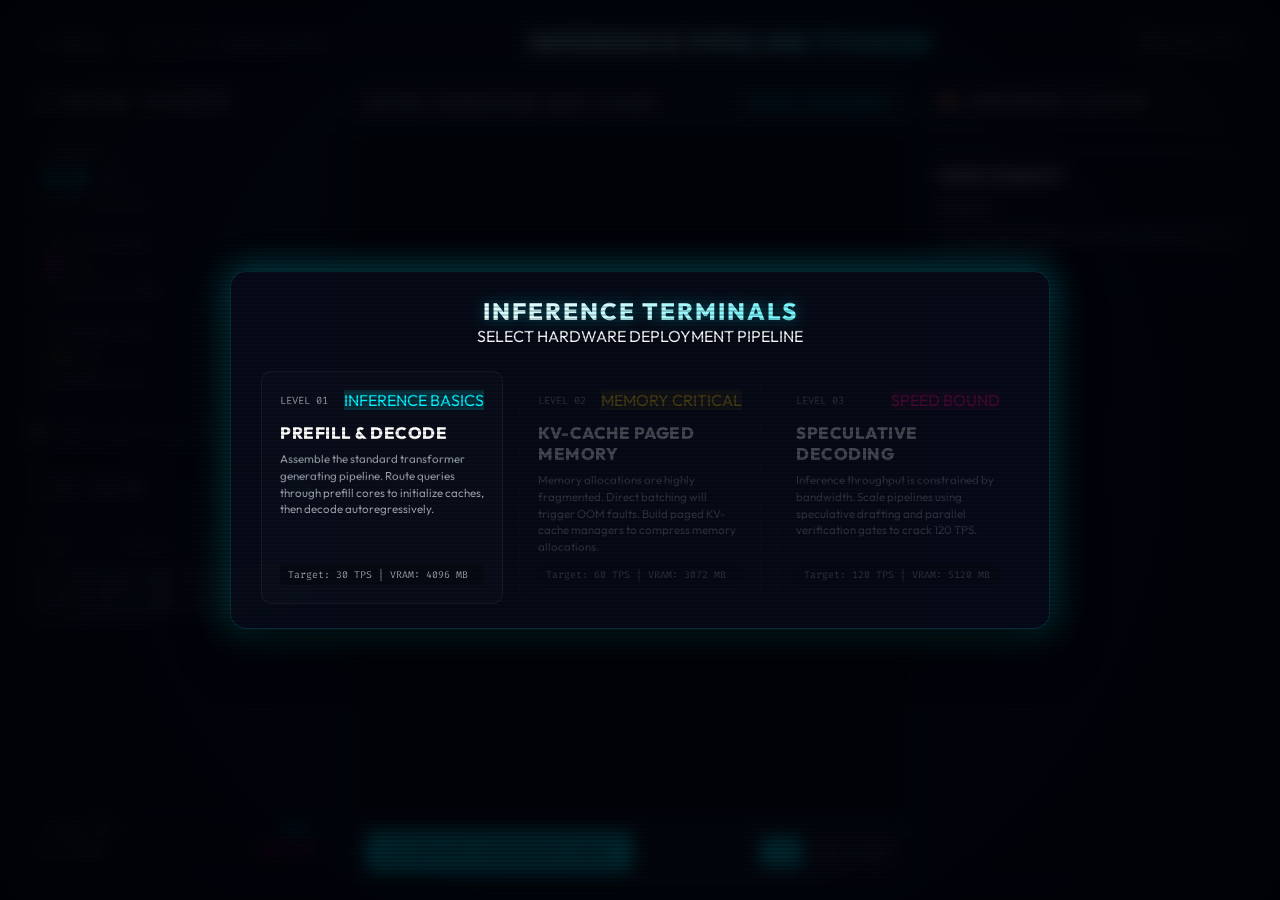
==== token-factory/index.html @ 248a4d46 "Implement SYS_05 Token Factory: Inference Pipeline Tycoon game" ====
<!DOCTYPE html>
<html lang="en">
<head>
    <meta charset="UTF-8">
    <meta name="viewport" content="width=device-width, initial-scale=1.0">
    <title>SYS_05 // TOKEN_FACTORY - Inference Pipeline Tycoon</title>
    <link rel="stylesheet" href="style.css">
    <!-- Google Fonts for retro terminal monospace and title styling -->
    <link href="https://fonts.googleapis.com/css2?family=Fira+Code:wght@400;700&family=Outfit:wght@400;800&display=swap" rel="stylesheet">
</head>
<body>
    <!-- CRT SCANLINE SCAN FILTER EFFECT -->
    <div class="crt-overlay"></div>
    <div class="scanlines"></div>

    <!-- MAIN DASHBOARD WRAPPER -->
    <div class="dashboard-wrapper">
        <!-- TOP NAVIGATION CONTROL HEADER -->
        <header class="portal-header">
            <div class="header-left">
                <a href="../" class="back-link" id="btn-back">◀ PORTAL</a>
                <span class="system-code">SYS_05 // TOKEN_FACTORY</span>
            </div>
            <div class="header-center">
                <h1 class="glow-text">INFERENCE PIPELINE TYCOON</h1>
            </div>
            <div class="header-right">
                <button id="btn-sound" class="btn-sound-toggle">🔊 AUDIO: ON</button>
            </div>
        </header>

        <!-- MAIN SECTION GRID LAYOUT -->
        <main class="main-content">
            <!-- LEFT PANEL: SYSTEM TELEMETRY HUD -->
            <section class="panel left-panel">
                <div class="panel-header">📟 RUNTIME TELEMETRY</div>
                
                <div class="telemetry-grid">
                    <div class="telemetry-card">
                        <div class="telemetry-label">THROUGHPUT</div>
                        <div class="telemetry-value text-cyan" id="txt-tps">0.0 <span class="unit">TPS</span></div>
                        <div class="telemetry-sub" id="txt-tps-target">Target: 30.0 TPS</div>
                    </div>
                    
                    <div class="telemetry-card">
                        <div class="telemetry-label">PREFILL LATENCY</div>
                        <div class="telemetry-value text-magenta" id="txt-ttft">0 <span class="unit">MS</span></div>
                        <div class="telemetry-sub">Time to First Token</div>
                    </div>
                    
                    <div class="telemetry-card">
                        <div class="telemetry-label">ACCEPTANCE RATE</div>
                        <div class="telemetry-value text-yellow" id="txt-acceptance">-- <span class="unit">%</span></div>
                        <div class="telemetry-sub">Speculative Hits</div>
                    </div>
                </div>

                <div class="panel-section">
                    <div class="section-title">📦 VRAM CACHE ALLOCATION</div>
                    <div class="vram-progress-wrapper">
                        <div class="vram-bar-container">
                            <div class="vram-bar" id="vram-fill"></div>
                        </div>
                        <div class="vram-text-row">
                            <span id="txt-vram-usage">0 MB / 4096 MB</span>
                            <span id="txt-vram-pct" class="text-cyan">0%</span>
                        </div>
                    </div>
                </div>

                <div class="panel-section level-details-box">
                    <div class="section-title" id="lbl-level-title">LEVEL 1 // PREFILL & DECODE</div>
                    <p class="level-desc" id="txt-level-desc">Route user prompt requests through a prefill engine to compute attention tables, then feed activations to a decode engine to satisfy the throughput target.</p>
                    <div class="target-parameters">
                        <div class="param-row">
                            <span>Target TPS:</span>
                            <span class="text-cyan font-bold" id="lbl-target-tps">30.0</span>
                        </div>
                        <div class="param-row">
                            <span>Max VRAM:</span>
                            <span class="text-magenta font-bold" id="lbl-max-vram">4096 MB</span>
                        </div>
                    </div>
                </div>
            </section>

            <!-- CENTER PANEL: PIPELINE VIEWPORT GRID CANVAS -->
            <section class="viewport-panel">
                <div class="viewport-header">
                    <div class="viewport-title" id="txt-viewport-title">ACTIVE SIMULATION GRID (12x8)</div>
                    <div class="simulation-state" id="txt-sim-state">STATUS: CONFIGURING</div>
                </div>
                <div class="canvas-container">
                    <canvas id="grid-canvas"></canvas>
                </div>
                
                <!-- SIMULATION CONTROLS BAR -->
                <div class="simulation-controls">
                    <button id="btn-simulate" class="btn-action btn-simulate">▶ INITIATE INFERENCE RUN</button>
                    <button id="btn-stop" class="btn-action btn-stop hidden">■ TERMINATE RUN</button>
                    
                    <div class="speed-controls">
                        <button id="btn-speed-1" class="btn-speed active">1x</button>
                        <button id="btn-speed-2" class="btn-speed">2x</button>
                        <button id="btn-speed-3" class="btn-speed">4x</button>
                    </div>
                </div>
            </section>

            <!-- RIGHT PANEL: COMPONENTS INVENTORY -->
            <section class="panel right-panel">
                <div class="panel-header">🧱 COMPONENTS TOOLBOX</div>
                <div class="components-grid" id="toolbox-container">
                    <!-- Toolbox items will be dynamically rendered and updated based on level availability -->
                </div>
                
                <!-- ACTIVE COMPONENT DETAILS OVERVIEW -->
                <div class="component-description-panel">
                    <div class="desc-title" id="info-name">WIRE CONDUIT</div>
                    <div class="desc-meta">
                        <span id="info-type" class="badge">CONDUIT</span>
                    </div>
                    <p class="desc-text" id="info-desc">Connects inference engines and routes token data streams from inputs to outputs.</p>
                    <div class="desc-stats-grid" id="info-stats">
                        <!-- Stats dynamic rows -->
                    </div>
                </div>
            </section>
        </main>
    </div>

    <!-- LEVEL SELECT OVERLAY -->
    <div id="level-select-overlay" class="overlay-panel">
        <div class="overlay-content max-w-lg">
            <h2 class="glow-text">INFERENCE TERMINALS</h2>
            <p class="subtitle font-mono">SELECT HARDWARE DEPLOYMENT PIPELINE</p>
            
            <div class="level-cards-container">
                <div class="level-card" data-level="1" id="card-lvl-1">
                    <div class="level-card-header">
                        <span class="level-number">LEVEL 01</span>
                        <span class="level-badge badge-cyan">INFERENCE BASICS</span>
                    </div>
                    <h3>PREFILL & DECODE</h3>
                    <p>Assemble the standard transformer generating pipeline. Route queries through prefill cores to initialize caches, then decode autoregressively.</p>
                    <div class="level-requirements">Target: 30 TPS | VRAM: 4096 MB</div>
                </div>
                
                <div class="level-card locked" data-level="2" id="card-lvl-2">
                    <div class="level-card-header">
                        <span class="level-number">LEVEL 02</span>
                        <span class="level-badge badge-yellow">MEMORY CRITICAL</span>
                    </div>
                    <h3>KV-CACHE PAGED MEMORY</h3>
                    <p>Memory allocations are highly fragmented. Direct batching will trigger OOM faults. Build paged KV-cache managers to compress memory allocations.</p>
                    <div class="level-requirements">Target: 60 TPS | VRAM: 3072 MB</div>
                </div>
                
                <div class="level-card locked" data-level="3" id="card-lvl-3">
                    <div class="level-card-header">
                        <span class="level-number">LEVEL 03</span>
                        <span class="level-badge badge-magenta">SPEED BOUND</span>
                    </div>
                    <h3>SPECULATIVE DECODING</h3>
                    <p>Inference throughput is constrained by bandwidth. Scale pipelines using speculative drafting and parallel verification gates to crack 120 TPS.</p>
                    <div class="level-requirements">Target: 120 TPS | VRAM: 5120 MB</div>
                </div>
            </div>
        </div>
    </div>

    <!-- OUT OF MEMORY (OOM) CRASH OVERLAY -->
    <div id="oom-overlay" class="overlay-panel hidden">
        <div class="overlay-content max-w-md border-red">
            <h2 class="text-red glow-red font-outfit">!!! CUDA OUT OF MEMORY !!!</h2>
            <p class="subtitle text-red font-mono">SYSTEM INFERENCE CRASHED</p>
            
            <div class="crash-dump-box">
<pre class="crash-code">
Traceback (most recent call last):
  File "serving/engine.py", line 128, in step
    cache[p_id].allocate(tokens_len)
RuntimeError: CUDA out of memory. Tried to 
allocate 512.00 MiB (GPU 0; 4.00 GiB total 
capacity; 3.82 GiB already allocated).
Memory fragmented. Virtual allocator error.
</pre>
            </div>
            
            <p class="crash-hint">Your prefill or decode engines ran out of VRAM due to unpaged KV-cache fragmentation. Connect **Virtual Page Allocators** to optimize VRAM allocations.</p>
            
            <button id="btn-oom-retry" class="btn-action btn-danger">REALLOCATE CACHES & RETRY</button>
        </div>
    </div>

    <!-- LEVEL VICTORY OVERLAY -->
    <div id="victory-overlay" class="overlay-panel hidden">
        <div class="overlay-content max-w-md border-green">
            <h2 class="text-green glow-green font-outfit">PIPELINE OPTIMIZED</h2>
            <p class="subtitle text-green font-mono">INFERENCE TARGET SECURED</p>
            
            <div class="victory-stats-box">
                <div class="vic-stat-row">
                    <span>FINAL THROUGHPUT:</span>
                    <span class="text-cyan font-bold" id="vic-tps">72.4 TPS</span>
                </div>
                <div class="vic-stat-row">
                    <span>AVERAGE TTFT:</span>
                    <span class="text-magenta font-bold" id="vic-ttft">42 MS</span>
                </div>
                <div class="vic-stat-row">
                    <span>VRAM PEAK:</span>
                    <span class="text-yellow" id="vic-vram">2048 MB</span>
                </div>
            </div>
            
            <div class="victory-buttons">
                <button id="btn-next-level" class="btn-action btn-success">PROCEED TO NEXT TERMINAL</button>
                <button id="btn-replay" class="btn-action btn-secondary">REPLAY PIPELINE</button>
                <button id="btn-portal" class="btn-action btn-danger">EXIT TO PORTAL</button>
            </div>
        </div>
    </div>

    <!-- Web Audio Synthesis Audio Engine -->
    <script src="app.js"></script>
</body>
</html>
---- token-factory/style.css ----
/* CSS Design System - SYS_05 // TOKEN_FACTORY */

:root {
    --bg-color: #030712;
    --panel-bg: rgba(10, 15, 30, 0.75);
    --border-color: rgba(0, 240, 255, 0.15);
    --border-hover: rgba(0, 240, 255, 0.4);
    --text-primary: #f3f4f6;
    --text-secondary: #9ca3af;
    
    /* Neon Colors */
    --cyan: #00f0ff;
    --cyan-glow: rgba(0, 240, 255, 0.4);
    --magenta: #ff007f;
    --magenta-glow: rgba(255, 0, 127, 0.4);
    --yellow: #ffcc00;
    --yellow-glow: rgba(255, 204, 0, 0.4);
    --green: #00ff66;
    --green-glow: rgba(0, 255, 102, 0.4);
    --red: #ff3366;
    --red-glow: rgba(255, 51, 102, 0.4);
    
    /* Font definitions */
    --font-sans: 'Outfit', sans-serif;
    --font-mono: 'Fira Code', monospace;
}

* {
    margin: 0;
    padding: 0;
    box-sizing: border-box;
}

body {
    background-color: var(--bg-color);
    color: var(--text-primary);
    font-family: var(--font-sans);
    overflow: hidden;
    height: 100vh;
    width: 100vw;
    position: relative;
}

/* CRT SCANLINE GRID FILTERS */
.crt-overlay {
    position: absolute;
    top: 0;
    left: 0;
    width: 100%;
    height: 100%;
    background: radial-gradient(circle, rgba(0,0,0,0) 60%, rgba(0,0,0,0.4) 100%);
    pointer-events: none;
    z-index: 99;
}

.scanlines {
    position: absolute;
    top: 0;
    left: 0;
    width: 100%;
    height: 100%;
    background: linear-gradient(
        rgba(18, 16, 16, 0) 50%, 
        rgba(0, 0, 0, 0.2) 50%
    );
    background-size: 100% 4px;
    pointer-events: none;
    z-index: 99;
}

/* PORTAL SYSTEM CONTAINER HEADER */
.dashboard-wrapper {
    display: flex;
    flex-direction: column;
    height: 100vh;
    width: 100vw;
    padding: 16px;
    box-sizing: border-box;
}

.portal-header {
    display: flex;
    justify-content: space-between;
    align-items: center;
    border: 1px solid var(--border-color);
    background: var(--panel-bg);
    padding: 10px 20px;
    border-radius: 12px;
    margin-bottom: 12px;
    backdrop-filter: blur(10px);
}

.back-link {
    text-decoration: none;
    color: var(--text-secondary);
    font-family: var(--font-mono);
    font-size: 0.8rem;
    font-weight: bold;
    letter-spacing: 1px;
    transition: color 0.2s;
    cursor: pointer;
}

.back-link:hover {
    color: var(--cyan);
}

.system-code {
    font-family: var(--font-mono);
    color: var(--text-secondary);
    font-size: 0.8rem;
    margin-left: 15px;
    border-left: 1px solid rgba(255,255,255,0.1);
    padding-left: 15px;
}

.glow-text {
    font-size: 1.5rem;
    font-weight: 800;
    text-transform: uppercase;
    letter-spacing: 2px;
    background: linear-gradient(135deg, #ffffff 40%, var(--cyan) 100%);
    -webkit-background-clip: text;
    -webkit-text-fill-color: transparent;
    text-shadow: 0 0 15px var(--cyan-glow);
}

.btn-sound-toggle {
    background: rgba(255, 255, 255, 0.05);
    border: 1px solid var(--border-color);
    border-radius: 6px;
    color: var(--text-secondary);
    font-family: var(--font-mono);
    font-size: 0.72rem;
    padding: 6px 12px;
    cursor: pointer;
    transition: all 0.2s;
}

.btn-sound-toggle:hover {
    color: #ffffff;
    border-color: var(--border-hover);
}

/* MAIN LAYOUT */
.main-content {
    display: flex;
    flex: 1;
    gap: 12px;
    height: calc(100vh - 90px);
    overflow: hidden;
}

/* SIDE PANELS */
.panel {
    background: var(--panel-bg);
    border: 1px solid var(--border-color);
    border-radius: 12px;
    display: flex;
    flex-direction: column;
    height: 100%;
    backdrop-filter: blur(10px);
    overflow: hidden;
}

.left-panel {
    width: 320px;
    flex-shrink: 0;
}

.right-panel {
    width: 340px;
    flex-shrink: 0;
}

.panel-header {
    background: rgba(255, 255, 255, 0.02);
    border-bottom: 1px solid var(--border-color);
    font-family: var(--font-mono);
    font-size: 0.8rem;
    letter-spacing: 2px;
    padding: 12px 16px;
    font-weight: bold;
}

/* TELEMETRY CARDS */
.telemetry-grid {
    display: flex;
    flex-direction: column;
    gap: 8px;
    padding: 14px;
    border-bottom: 1px solid var(--border-color);
}

.telemetry-card {
    background: rgba(255, 255, 255, 0.015);
    border: 1px solid rgba(255, 255, 255, 0.04);
    border-radius: 8px;
    padding: 10px 14px;
    text-align: left;
}

.telemetry-label {
    font-size: 0.65rem;
    font-family: var(--font-mono);
    color: var(--text-secondary);
    letter-spacing: 1px;
    margin-bottom: 2px;
}

.telemetry-value {
    font-size: 1.4rem;
    font-weight: 800;
    font-family: var(--font-mono);
}

.telemetry-value .unit {
    font-size: 0.75rem;
    color: var(--text-secondary);
    font-weight: normal;
}

.telemetry-sub {
    font-size: 0.65rem;
    color: var(--text-secondary);
    font-family: var(--font-mono);
    margin-top: 2px;
}

/* TEXT COLOR UTILITIES */
.text-cyan { color: var(--cyan); text-shadow: 0 0 8px var(--cyan-glow); }
.text-magenta { color: var(--magenta); text-shadow: 0 0 8px var(--magenta-glow); }
.text-yellow { color: var(--yellow); text-shadow: 0 0 8px var(--yellow-glow); }
.text-green { color: var(--green); text-shadow: 0 0 8px var(--green-glow); }
.text-red { color: var(--red); text-shadow: 0 0 8px var(--red-glow); }
.font-bold { font-weight: bold; }

/* VRAM PROGRESS GRAPH */
.panel-section {
    padding: 14px;
    border-bottom: 1px solid var(--border-color);
}

.section-title {
    font-size: 0.72rem;
    font-family: var(--font-mono);
    color: var(--text-secondary);
    letter-spacing: 1.5px;
    margin-bottom: 10px;
    text-transform: uppercase;
}

.vram-progress-wrapper {
    background: rgba(255, 255, 255, 0.01);
    border: 1px solid rgba(255, 255, 255, 0.03);
    border-radius: 8px;
    padding: 12px;
}

.vram-bar-container {
    height: 10px;
    background: rgba(0, 0, 0, 0.4);
    border-radius: 5px;
    overflow: hidden;
    margin-bottom: 8px;
    border: 1px solid rgba(255, 255, 255, 0.05);
}

.vram-bar {
    width: 0%;
    height: 100%;
    background: linear-gradient(90deg, var(--cyan), var(--magenta));
    box-shadow: 0 0 8px var(--cyan-glow);
    transition: width 0.3s ease;
}

.vram-text-row {
    display: flex;
    justify-content: space-between;
    font-family: var(--font-mono);
    font-size: 0.7rem;
}

/* LEVEL DETAILS PANEL SECTION */
.level-details-box {
    border-bottom: none;
    flex-grow: 1;
    overflow-y: auto;
    display: flex;
    flex-direction: column;
}

.level-desc {
    font-size: 0.76rem;
    color: var(--text-secondary);
    line-height: 1.5;
    margin-bottom: auto;
    padding-bottom: 14px;
}

.target-parameters {
    background: rgba(0,0,0,0.3);
    border: 1px solid rgba(255, 255, 255, 0.03);
    border-radius: 6px;
    padding: 10px;
    display: flex;
    flex-direction: column;
    gap: 6px;
}

.param-row {
    display: flex;
    justify-content: space-between;
    font-size: 0.72rem;
    font-family: var(--font-mono);
}

/* VIEWPORT PANEL CENTER */
.viewport-panel {
    flex: 1;
    display: flex;
    flex-direction: column;
    background: var(--panel-bg);
    border: 1px solid var(--border-color);
    border-radius: 12px;
    overflow: hidden;
}

.viewport-header {
    background: rgba(255,255,255,0.02);
    border-bottom: 1px solid var(--border-color);
    padding: 12px 18px;
    display: flex;
    justify-content: space-between;
    align-items: center;
}

.viewport-title {
    font-family: var(--font-mono);
    font-size: 0.8rem;
    letter-spacing: 2px;
    font-weight: bold;
}

.simulation-state {
    font-family: var(--font-mono);
    font-size: 0.72rem;
    background: rgba(0, 240, 255, 0.1);
    color: var(--cyan);
    padding: 2px 8px;
    border-radius: 4px;
    border: 1px solid rgba(0, 240, 255, 0.2);
}

.canvas-container {
    flex: 1;
    position: relative;
    background: rgba(2, 4, 8, 0.95);
    display: flex;
    align-items: center;
    justify-content: center;
    overflow: hidden;
}

#grid-canvas {
    display: block;
    cursor: crosshair;
}

/* VIEWPORT CONTROLS BAR */
.simulation-controls {
    border-top: 1px solid var(--border-color);
    background: rgba(255,255,255,0.015);
    padding: 12px 18px;
    display: flex;
    justify-content: space-between;
    align-items: center;
    gap: 12px;
}

.btn-action {
    font-family: var(--font-sans);
    font-weight: 800;
    font-size: 0.9rem;
    letter-spacing: 1px;
    padding: 10px 24px;
    border-radius: 6px;
    cursor: pointer;
    border: none;
    transition: all 0.2s ease;
    text-transform: uppercase;
}

.btn-simulate {
    background: var(--cyan);
    color: #030712;
    box-shadow: 0 0 15px var(--cyan-glow);
}
.btn-simulate:hover {
    background: #ffffff;
    box-shadow: 0 0 20px #ffffff;
}

.btn-stop {
    background: var(--red);
    color: #ffffff;
    box-shadow: 0 0 15px var(--red-glow);
}
.btn-stop:hover {
    background: #ff557f;
    box-shadow: 0 0 20px var(--red-glow);
}

.btn-speed {
    background: rgba(255, 255, 255, 0.05);
    border: 1px solid var(--border-color);
    color: var(--text-secondary);
    padding: 6px 12px;
    font-family: var(--font-mono);
    font-size: 0.75rem;
    cursor: pointer;
    border-radius: 4px;
    transition: all 0.15s;
}

.btn-speed:hover {
    color: #ffffff;
    border-color: var(--border-hover);
}

.btn-speed.active {
    background: var(--cyan);
    color: #030712;
    border-color: var(--cyan);
    box-shadow: 0 0 10px var(--cyan-glow);
}

.speed-controls {
    display: flex;
    gap: 6px;
}

.hidden {
    display: none !important;
}

/* COMPONENTS TOOLBOX PANEL */
.components-grid {
    display: grid;
    grid-template-columns: repeat(2, 1fr);
    gap: 8px;
    padding: 14px;
    border-bottom: 1px solid var(--border-color);
    overflow-y: auto;
    max-height: 280px;
}

.toolbox-card {
    background: rgba(255,255,255,0.015);
    border: 1px solid rgba(255,255,255,0.05);
    border-radius: 8px;
    padding: 10px;
    cursor: pointer;
    text-align: center;
    display: flex;
    flex-direction: column;
    align-items: center;
    gap: 6px;
    transition: all 0.2s ease-in-out;
}

.toolbox-card:hover {
    background: rgba(0, 240, 255, 0.03);
    border-color: var(--cyan);
}

.toolbox-card.active {
    background: rgba(0, 240, 255, 0.08);
    border-color: var(--cyan);
    box-shadow: 0 0 12px var(--cyan-glow);
}

.toolbox-card.locked {
    opacity: 0.3;
    pointer-events: none;
}

.tool-icon {
    width: 28px;
    height: 28px;
}

.tool-name {
    font-size: 0.65rem;
    font-family: var(--font-mono);
    text-transform: uppercase;
    letter-spacing: 0.5px;
    font-weight: bold;
}

/* COMPONENT DESC DETAILS PANEL */
.component-description-panel {
    padding: 14px;
    display: flex;
    flex-direction: column;
    gap: 10px;
    overflow-y: auto;
    flex-grow: 1;
}

.desc-title {
    font-weight: 800;
    font-size: 1rem;
    color: #ffffff;
    letter-spacing: 0.5px;
}

.badge {
    font-size: 0.6rem;
    font-family: var(--font-mono);
    background: rgba(255,255,255,0.08);
    padding: 2px 6px;
    border-radius: 4px;
    text-transform: uppercase;
    color: var(--text-secondary);
}

.badge-cyan { background: rgba(0, 240, 255, 0.15); color: var(--cyan); }
.badge-yellow { background: rgba(255, 204, 0, 0.15); color: var(--yellow); }
.badge-magenta { background: rgba(255, 0, 127, 0.15); color: var(--magenta); }

.desc-text {
    font-size: 0.72rem;
    color: var(--text-secondary);
    line-height: 1.4;
}

.desc-stats-grid {
    background: rgba(0,0,0,0.3);
    border: 1px solid rgba(255,255,255,0.02);
    border-radius: 6px;
    padding: 10px;
    display: flex;
    flex-direction: column;
    gap: 6px;
}

.stat-row {
    display: flex;
    justify-content: space-between;
    font-size: 0.7rem;
    font-family: var(--font-mono);
    color: var(--text-secondary);
}

.stat-row span:last-child {
    color: #ffffff;
    font-weight: bold;
}

/* OVERLAY PANEL SCREEN GLASSMORPHISM */
.overlay-panel {
    position: absolute;
    top: 0;
    left: 0;
    width: 100vw;
    height: 100vh;
    background: rgba(2, 4, 10, 0.85);
    display: flex;
    align-items: center;
    justify-content: center;
    z-index: 90;
    backdrop-filter: blur(8px);
    transition: opacity 0.3s ease;
    padding: 20px;
}

.overlay-panel.hidden {
    opacity: 0;
    pointer-events: none;
}

.overlay-content {
    background: var(--panel-bg);
    border: 1px solid var(--border-color);
    border-radius: 16px;
    padding: 24px 30px;
    text-align: center;
    width: 100%;
    max-height: 90vh;
    overflow-y: auto;
    box-sizing: border-box;
    box-shadow: 0 20px 50px rgba(0, 0, 0, 0.8), 0 0 35px var(--cyan-glow);
}

.max-w-md { max-width: 480px; }
.max-w-lg { max-width: 820px; }
.border-red { border-color: var(--red); box-shadow: 0 20px 50px rgba(0,0,0,0.8), 0 0 35px var(--red-glow); }
.border-green { border-color: var(--green); box-shadow: 0 20px 50px rgba(0,0,0,0.8), 0 0 35px var(--green-glow); }

.glow-red { text-shadow: 0 0 15px var(--red-glow); }
.glow-green { text-shadow: 0 0 15px var(--green-glow); }

/* LEVEL CARDS LAYOUT */
.level-cards-container {
    display: grid;
    grid-template-columns: repeat(3, 1fr);
    gap: 16px;
    margin-top: 25px;
}

.level-card {
    background: rgba(255, 255, 255, 0.015);
    border: 1px solid rgba(255, 255, 255, 0.06);
    border-radius: 10px;
    padding: 18px;
    cursor: pointer;
    text-align: left;
    transition: all 0.25s;
    display: flex;
    flex-direction: column;
    gap: 8px;
    box-sizing: border-box;
}

.level-card:hover {
    transform: translateY(-4px);
    background: rgba(0, 240, 255, 0.03);
    border-color: var(--cyan);
}

.level-card.locked {
    opacity: 0.25;
    pointer-events: none;
    border-style: dashed;
}

.level-card-header {
    display: flex;
    justify-content: space-between;
    align-items: center;
}

.level-number {
    font-size: 0.65rem;
    font-family: var(--font-mono);
    color: var(--text-secondary);
}

.level-card h3 {
    font-size: 1.05rem;
    font-weight: 800;
    color: #ffffff;
    text-transform: uppercase;
    letter-spacing: 0.5px;
    margin-top: 4px;
}

.level-card p {
    font-size: 0.72rem;
    color: var(--text-secondary);
    line-height: 1.45;
}

.level-requirements {
    font-family: var(--font-mono);
    font-size: 0.62rem;
    color: var(--text-secondary);
    background: rgba(0,0,0,0.3);
    padding: 4px 8px;
    border-radius: 4px;
    margin-top: auto;
}

/* OUT OF MEMORY MODAL STYLE */
.crash-dump-box {
    background: #010206;
    border: 1px dashed rgba(255, 51, 102, 0.3);
    border-radius: 8px;
    padding: 12px;
    text-align: left;
    margin: 18px 0;
}

.crash-code {
    font-family: var(--font-mono);
    font-size: 0.68rem;
    color: var(--red);
    line-height: 1.4;
    white-space: pre-wrap;
}

.crash-hint {
    font-size: 0.76rem;
    color: var(--text-secondary);
    line-height: 1.5;
    margin-bottom: 20px;
}

.btn-danger {
    background: var(--red);
    color: #ffffff;
    width: 100%;
    box-shadow: 0 0 15px var(--red-glow);
}
.btn-danger:hover {
    background: #ff557f;
    box-shadow: 0 0 20px var(--red-glow);
}

/* VICTORY OVERLAY SCREEN BOX */
.victory-stats-box {
    background: rgba(0,0,0,0.3);
    border: 1px solid rgba(0, 255, 102, 0.1);
    border-radius: 8px;
    padding: 16px;
    margin: 20px 0;
    display: flex;
    flex-direction: column;
    gap: 8px;
}

.vic-stat-row {
    display: flex;
    justify-content: space-between;
    font-family: var(--font-mono);
    font-size: 0.76rem;
}

.victory-buttons {
    display: flex;
    flex-direction: column;
    gap: 10px;
    margin-top: 15px;
}

.btn-success {
    background: var(--green);
    color: #030712;
    width: 100%;
    box-shadow: 0 0 15px var(--green-glow);
}
.btn-success:hover {
    background: #ffffff;
    box-shadow: 0 0 20px #ffffff;
}

.btn-secondary {
    background: rgba(255,255,255,0.06);
    color: #ffffff;
    width: 100%;
    border: 1px solid rgba(255,255,255,0.1);
}
.btn-secondary:hover {
    background: rgba(255,255,255,0.12);
}

/* CUSTOM SCROLLBARS FOR TERMINAL FEEL */
::-webkit-scrollbar {
    width: 6px;
}
::-webkit-scrollbar-track {
    background: rgba(0, 0, 0, 0.1);
}
::-webkit-scrollbar-thumb {
    background: rgba(0, 240, 255, 0.1);
    border-radius: 3px;
}
::-webkit-scrollbar-thumb:hover {
    background: var(--cyan);
}
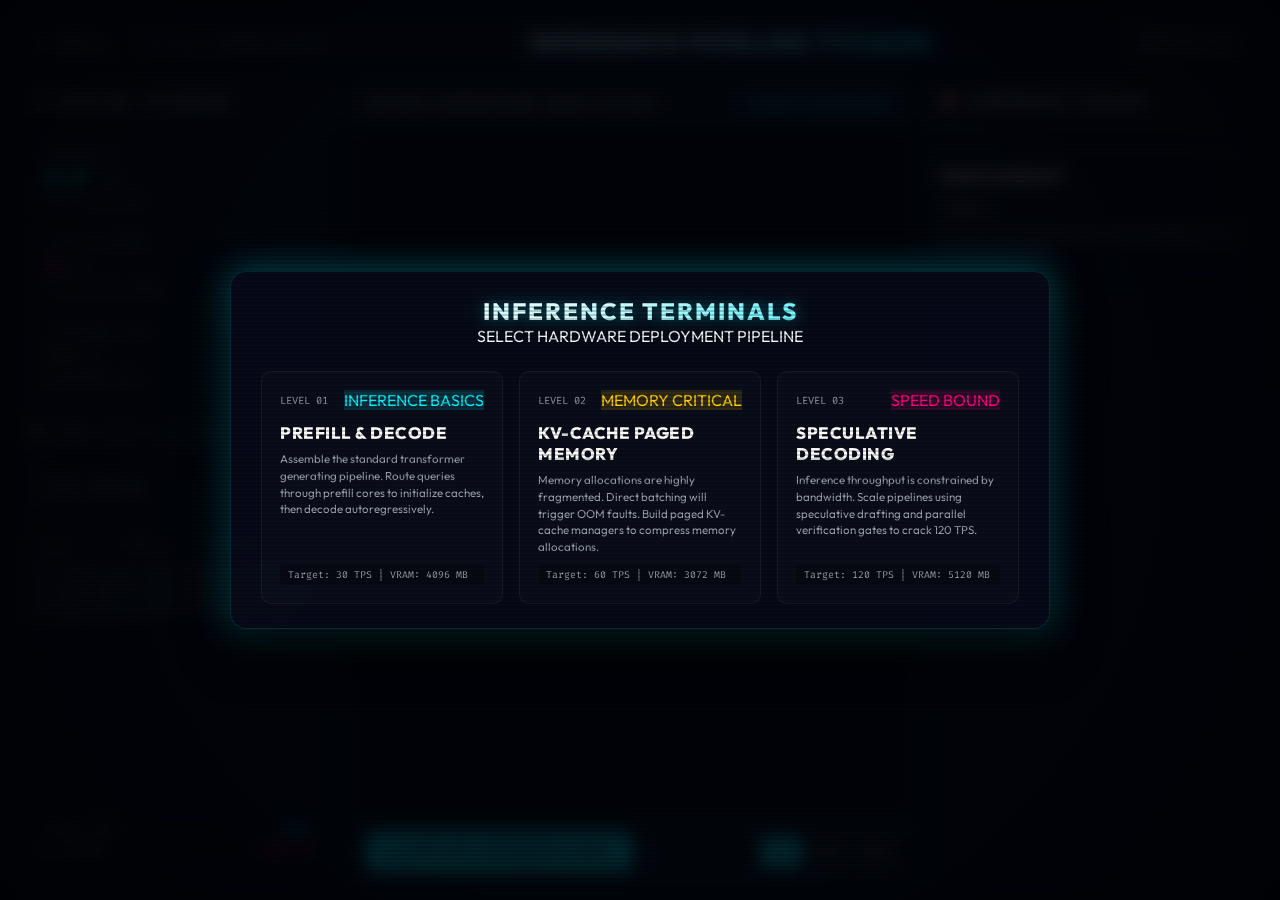
==== commit 2f9bdb7f: "Fix page-load crash and unlock all levels for direct selection" ====
--- a/token-factory/index.html
+++ b/token-factory/index.html
@@ -146,7 +146,7 @@
                     <div class="level-requirements">Target: 30 TPS | VRAM: 4096 MB</div>
                 </div>
                 
-                <div class="level-card locked" data-level="2" id="card-lvl-2">
+                <div class="level-card" data-level="2" id="card-lvl-2">
                     <div class="level-card-header">
                         <span class="level-number">LEVEL 02</span>
                         <span class="level-badge badge-yellow">MEMORY CRITICAL</span>
@@ -156,7 +156,7 @@
                     <div class="level-requirements">Target: 60 TPS | VRAM: 3072 MB</div>
                 </div>
                 
-                <div class="level-card locked" data-level="3" id="card-lvl-3">
+                <div class="level-card" data-level="3" id="card-lvl-3">
                     <div class="level-card-header">
                         <span class="level-number">LEVEL 03</span>
                         <span class="level-badge badge-magenta">SPEED BOUND</span>
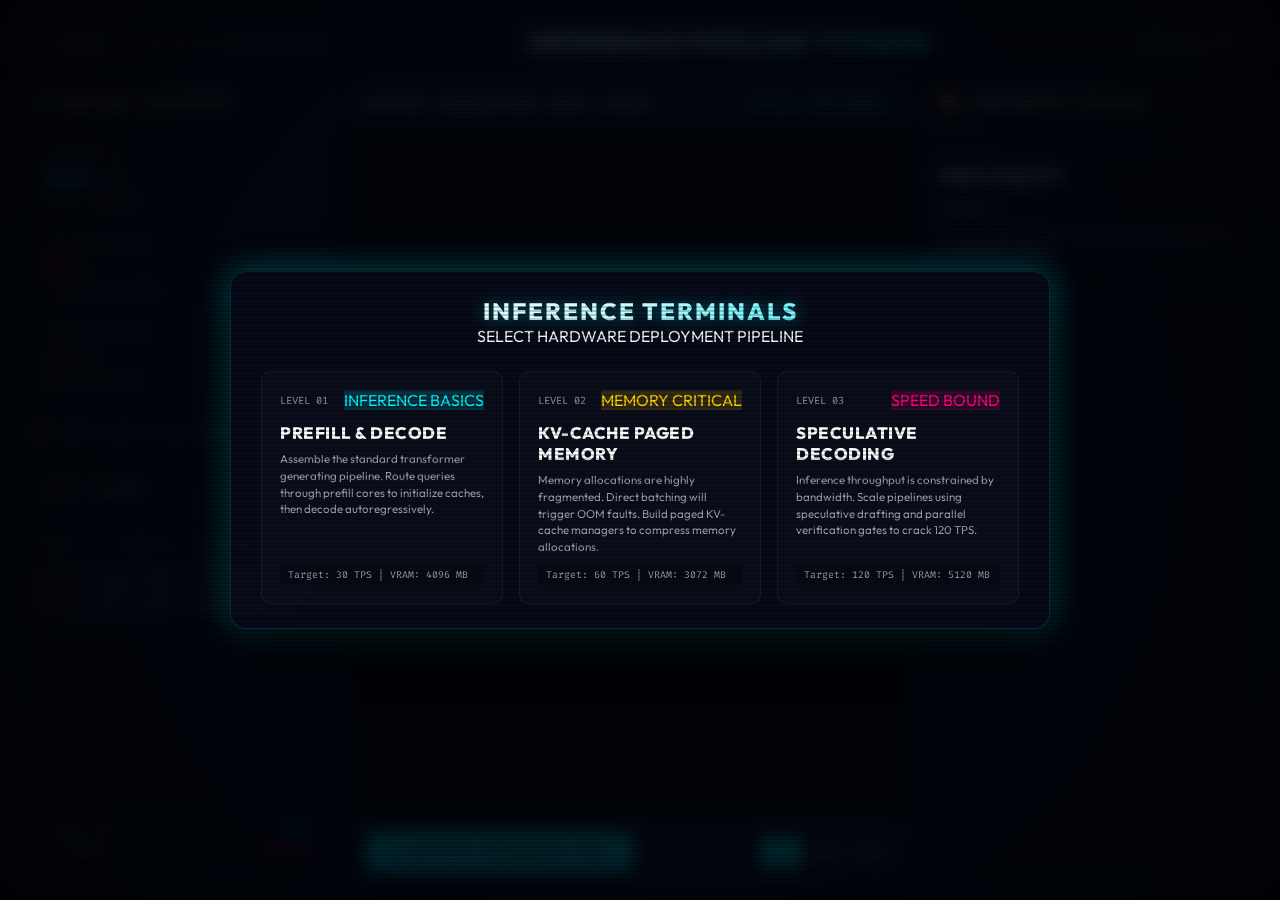
==== commit 87d9fa35: "Fix speed button ID mismatch crash and implement defensive null checking on event listener bindings" ====
--- a/token-factory/index.html
+++ b/token-factory/index.html
@@ -4,7 +4,7 @@
     <meta charset="UTF-8">
     <meta name="viewport" content="width=device-width, initial-scale=1.0">
     <title>SYS_05 // TOKEN_FACTORY - Inference Pipeline Tycoon</title>
-    <link rel="stylesheet" href="style.css">
+    <link rel="stylesheet" href="style.css?v=1.1">
     <!-- Google Fonts for retro terminal monospace and title styling -->
     <link href="https://fonts.googleapis.com/css2?family=Fira+Code:wght@400;700&family=Outfit:wght@400;800&display=swap" rel="stylesheet">
 </head>
@@ -102,7 +102,7 @@
                     <div class="speed-controls">
                         <button id="btn-speed-1" class="btn-speed active">1x</button>
                         <button id="btn-speed-2" class="btn-speed">2x</button>
-                        <button id="btn-speed-3" class="btn-speed">4x</button>
+                        <button id="btn-speed-4" class="btn-speed">4x</button>
                     </div>
                 </div>
             </section>
@@ -223,6 +223,6 @@
     </div>
 
     <!-- Web Audio Synthesis Audio Engine -->
-    <script src="app.js"></script>
+    <script src="app.js?v=1.1"></script>
 </body>
 </html>
--- a/token-factory/style.css
+++ b/token-factory/style.css
@@ -630,8 +630,9 @@
 }
 
 .level-card.locked {
-    opacity: 0.25;
-    pointer-events: none;
+    opacity: 0.5;
+    pointer-events: auto;
+    cursor: pointer;
     border-style: dashed;
 }
 
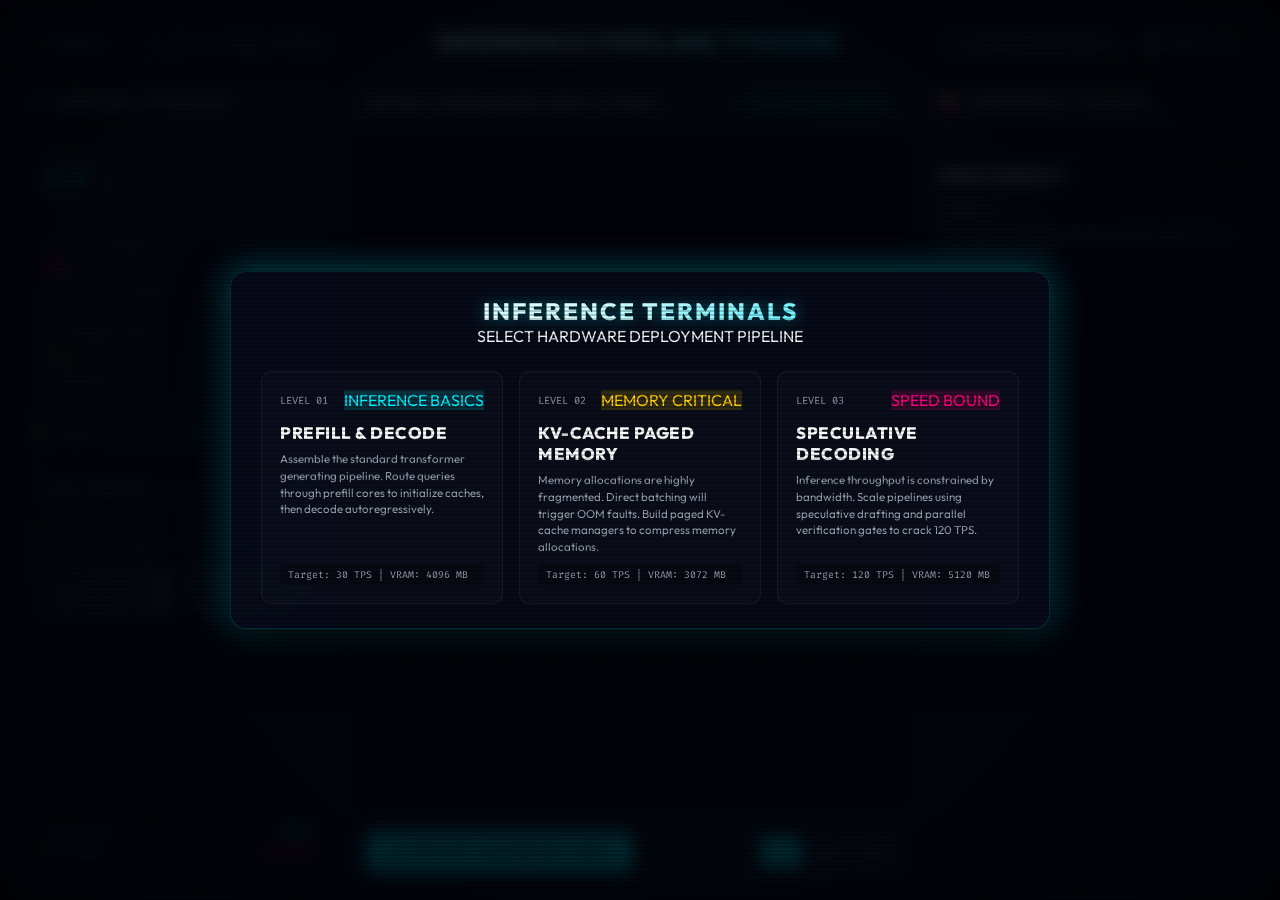
==== commit 7f47c369: "Implement detailed, interactive tabbed Pipeline Architecture Guide and modal walkthroughs for Level " ====
--- a/token-factory/index.html
+++ b/token-factory/index.html
@@ -25,6 +25,7 @@
                 <h1 class="glow-text">INFERENCE PIPELINE TYCOON</h1>
             </div>
             <div class="header-right">
+                <button id="btn-guide" class="btn-sound-toggle" style="margin-right: 8px;">❓ ARCHITECTURE GUIDE</button>
                 <button id="btn-sound" class="btn-sound-toggle">🔊 AUDIO: ON</button>
             </div>
         </header>
@@ -222,6 +223,71 @@
         </div>
     </div>
 
+    <!-- ARCHITECTURE GUIDE / HELP OVERLAY -->
+    <div id="guide-overlay" class="overlay-panel hidden">
+        <div class="overlay-content max-w-lg border-cyan">
+            <h2 class="glow-text text-cyan">📖 PIPELINE ARCHITECTURE GUIDE</h2>
+            <p class="subtitle font-mono">LEARN HOW TO ARRANGE TRANSFORMER CORES</p>
+
+            <div class="guide-tabs">
+                <button class="tab-btn active" data-tab="tab-controls">🎮 CONTROLS & HOW-TO</button>
+                <button class="tab-btn" data-tab="tab-lvl1">⚡ LEVEL 1 GUIDE</button>
+                <button class="tab-btn" data-tab="tab-lvl2">🔋 LEVEL 2 GUIDE</button>
+                <button class="tab-btn" data-tab="tab-lvl3">🚀 LEVEL 3 GUIDE</button>
+            </div>
+
+            <div class="tab-content active" id="tab-controls">
+                <div class="guide-body">
+                    <p class="font-bold text-cyan">Build Your Infrastructure:</p>
+                    <ul class="guide-list">
+                        <li><strong>Place components:</strong> Left-click any item in the right-hand Component Toolbox, then left-click empty cells on the grid to build.</li>
+                        <li><strong>Rotate components:</strong> Left-click already placed Wires, Inputs, or Sinks on the grid to rotate their direction.</li>
+                        <li><strong>Delete components:</strong> Right-click any placed item on the grid to delete it (Source and Sinks are locked).</li>
+                    </ul>
+                    <p class="font-bold text-magenta" style="margin-top: 10px;">The Pipeline Flow:</p>
+                    <p class="desc-text">Data packets flow from green Input Source ports along Wire Conduits, through computation Engines, and out the blue Output Sink ports. A running stream of tokens generates Throughput (TPS). If your engines construct an unstable loop or memory fragments, VRAM will overload triggering a CUDA OOM crash!</p>
+                </div>
+            </div>
+
+            <div class="tab-content" id="tab-lvl1">
+                <div class="guide-body">
+                    <p class="font-bold text-cyan">Goal: Assemble Basic Transformer pipeline (30 TPS target)</p>
+                    <p class="desc-text">To generate next-tokens, prompts must complete two distinct calculation steps:</p>
+                    <ul class="guide-list">
+                        <li><strong>Step 1 (Prefill):</strong> Processing prompt tokens and building attention cache matrices. Connect the green Input Queue to the input of a <span class="text-magenta">Prefill Core</span>.</li>
+                        <li><strong>Step 2 (Decode):</strong> Autoregressive sequence prediction. Link the output of your <span class="text-magenta">Prefill Core</span> to the input of a <span class="text-cyan">Decode Core</span> using wires.</li>
+                        <li><strong>Step 3 (Sink):</strong> Connect the output of the <span class="text-cyan">Decode Core</span> to the blue SINK port using wire conduits. Ensure all wires align in direction!</li>
+                    </ul>
+                </div>
+            </div>
+
+            <div class="tab-content" id="tab-lvl2">
+                <div class="guide-body">
+                    <p class="font-bold text-cyan">Goal: Manage memory fragmentation under load (60 TPS target)</p>
+                    <p class="desc-text">In real serving configurations, prompt sizes vary, causing severe cache VRAM fragmentation. When multiple streams execute in parallel, VRAM usage will exceed the 3072 MB threshold, triggering a CUDA OOM crash.</p>
+                    <ul class="guide-list">
+                        <li><strong>The Solution (vLLM Paging):</strong> Place <span class="text-yellow">Page Allocators</span> adjacent to your Prefill and Decode cores.</li>
+                        <li><strong>Proximity effect:</strong> Page allocators do not need wires—just place them immediately touching (sharing a boundary with) your Prefill or Decode Cores. This compresses memory footprint by <strong>40%</strong> per core!</li>
+                    </ul>
+                </div>
+            </div>
+
+            <div class="tab-content" id="tab-lvl3">
+                <div class="guide-body">
+                    <p class="font-bold text-cyan">Goal: Boost speed using speculative validation (120 TPS target)</p>
+                    <p class="desc-text">Autoregressive decoding is bound by GPU bandwidth. To satisfy the massive 120 TPS client quota, single token generation is too slow.</p>
+                    <ul class="guide-list">
+                        <li><strong>Drafting:</strong> Place a <span class="text-yellow">Draft Model</span> adjacent to your Decode Core. It speculatively drafts 3 tokens in advance per iteration.</li>
+                        <li><strong>Verification:</strong> Route the output wires from the Decode Core into the input of a <span class="text-magenta">Validation Gate</span>.</li>
+                        <li><strong>Output Routing:</strong> Connect the output of the <span class="text-magenta">Validation Gate</span> to the Output Sink. It verifies drafted tokens in parallel. Correct guesses accelerate delivery, while bad drafts are flushed!</li>
+                    </ul>
+                </div>
+            </div>
+
+            <button id="btn-close-guide" class="btn-action btn-success" style="margin-top: 20px;">BACK TO SIMULATOR</button>
+        </div>
+    </div>
+
     <!-- Web Audio Synthesis Audio Engine -->
     <script src="app.js?v=1.1"></script>
 </body>
--- a/token-factory/style.css
+++ b/token-factory/style.css
@@ -770,3 +770,73 @@
 ::-webkit-scrollbar-thumb:hover {
     background: var(--cyan);
 }
+
+/* GUIDE / DOCUMENTATION STYLES */
+.guide-tabs {
+    display: flex;
+    justify-content: center;
+    gap: 8px;
+    margin: 15px 0;
+    border-bottom: 1px solid var(--border-color);
+    padding-bottom: 12px;
+}
+
+.tab-btn {
+    background: rgba(255,255,255,0.03);
+    border: 1px solid var(--border-color);
+    color: var(--text-secondary);
+    font-family: var(--font-sans);
+    font-weight: 700;
+    font-size: 0.72rem;
+    padding: 8px 14px;
+    cursor: pointer;
+    border-radius: 6px;
+    transition: all 0.2s;
+}
+
+.tab-btn:hover {
+    border-color: var(--border-hover);
+    color: #ffffff;
+}
+
+.tab-btn.active {
+    background: var(--cyan);
+    color: #030712;
+    border-color: var(--cyan);
+    box-shadow: 0 0 10px var(--cyan-glow);
+}
+
+.tab-content {
+    display: none;
+}
+
+.tab-content.active {
+    display: block;
+}
+
+.guide-body {
+    background: rgba(0, 0, 0, 0.4);
+    border: 1px solid rgba(255,255,255,0.03);
+    border-radius: 8px;
+    padding: 18px;
+    text-align: left;
+    max-height: 40vh;
+    overflow-y: auto;
+}
+
+.guide-list {
+    margin-left: 20px;
+    margin-top: 8px;
+    margin-bottom: 12px;
+    font-size: 0.76rem;
+    color: var(--text-secondary);
+    line-height: 1.5;
+    display: flex;
+    flex-direction: column;
+    gap: 8px;
+}
+
+.guide-list strong {
+    color: #ffffff;
+}
+
